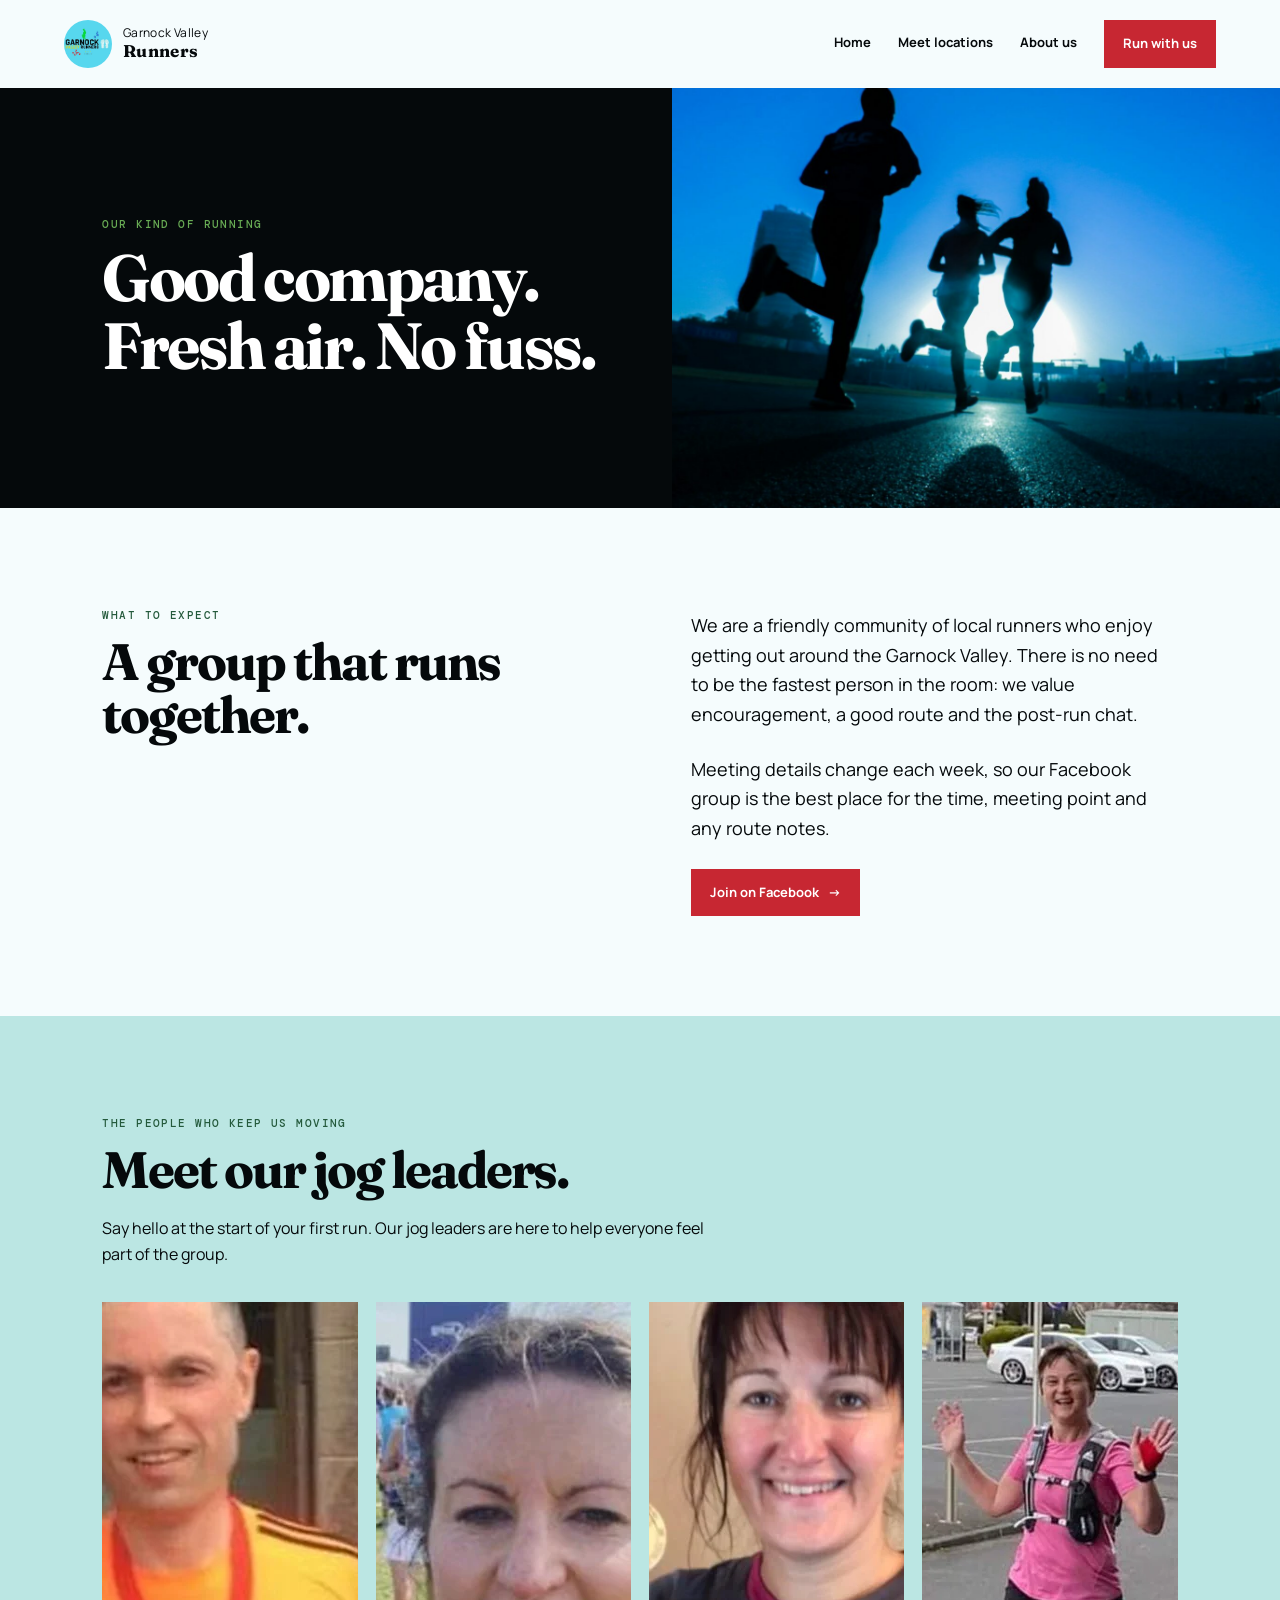
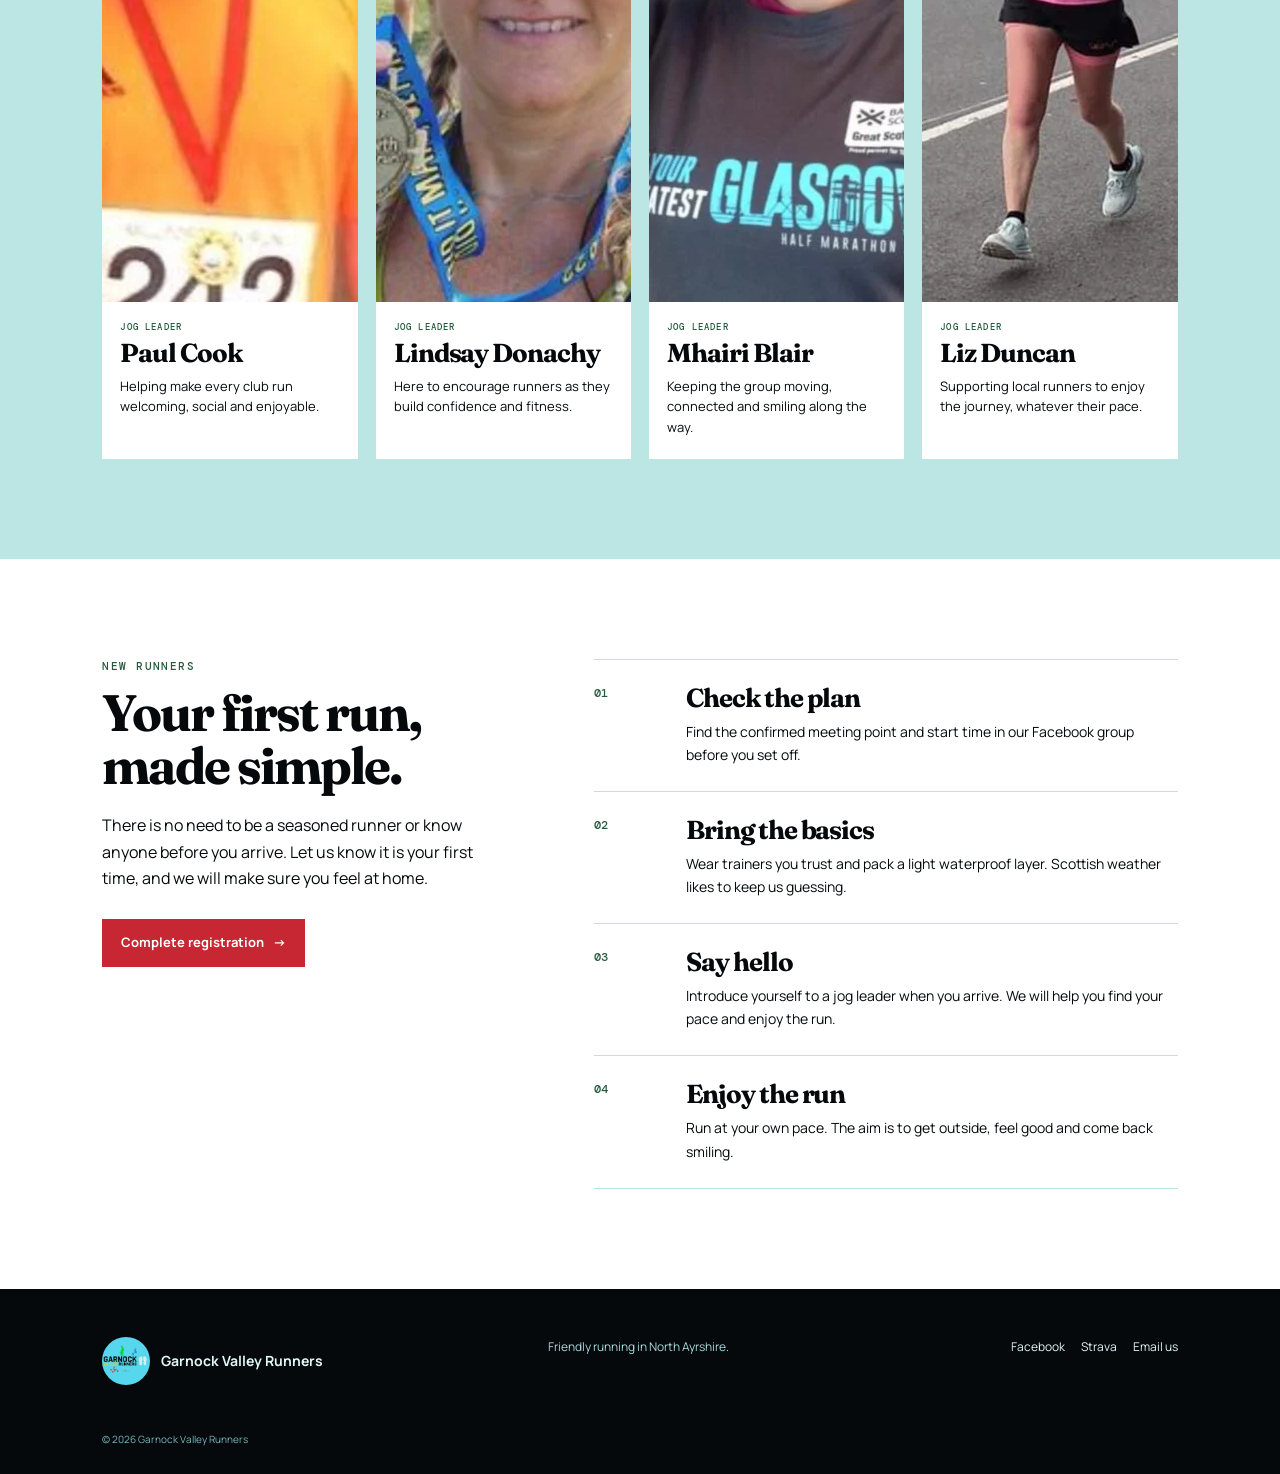
==== about.html @ 14f13d4b "Initial site setup" ====
<!doctype html>
<html lang="en-GB">
<head>
  <meta charset="utf-8">
  <meta name="viewport" content="width=device-width,initial-scale=1">
  <meta name="description" content="Learn about Garnock Valley Runners, a welcoming social running group in North Ayrshire.">
  <title>About Garnock Valley Runners</title>
  <meta property="og:title" content="Garnock Valley Runners">
  <meta property="og:description" content="Friendly, social running around the Garnock Valley.">
  <meta property="og:type" content="website">
  <link rel="stylesheet" href="assets/styles.css">
  <link rel="icon" href="assets/favicon.ico" sizes="any">
  <link rel="icon" href="assets/images/icon-512.png" type="image/png">
  <link rel="apple-touch-icon" href="assets/images/apple-touch-icon.png">
  <script type="application/ld+json">
    {"@context":"https://schema.org","@type":"SportsOrganization","name":"Garnock Valley Runners","description":"A friendly social running group in North Ayrshire.","url":"https://garnockvalleyrunners.github.io/","sameAs":["https://www.facebook.com/groups/1202153667183586/","https://www.strava.com/clubs/1098368"],"areaServed":["Beith","Dalry","Kilbirnie","Lochwinnoch"]}
  </script>
</head>

<body class="about-page">
  <a class="skip-link" href="#main">Skip to content</a>
  <header class="site-header">
    <a class="brand" href="index.html" aria-label="Garnock Valley Runners home"><span
        class="brand-mark">GVR</span><span>Garnock Valley<br><strong>Runners</strong></span></a>
    <button class="menu-button" aria-expanded="false" aria-controls="primary-nav">Menu</button>
    <nav id="primary-nav" aria-label="Primary navigation">
      <a href="index.html">Home</a><a href="locations.html">Meet locations</a><a class="active" href="about.html">About us</a><a class="nav-join" href="index.html#join">Run with us</a>
    </nav>
  </header>

  <main id="main">
    <section class="hero about-hero">
      <div class="hero-copy about-hero-copy">
        <p class="eyebrow">Our kind of running</p>
        <h1>Good company.<br>Fresh air. No fuss.</h1>
      </div>
      <div class="hero-art"><img class="banner-image" src="assets/images/running-banner-placeholder.jpg" alt=""></div>
    </section>

    <section class="section intro-grid">
      <div>
        <p class="eyebrow">What to expect</p>
        <h2>A group that runs together.</h2>
      </div>
      <div class="intro-copy">
        <p>We are a friendly community of local runners who enjoy getting out around the Garnock Valley. There is no need to be the fastest person in the room: we value encouragement, a good route and the post-run chat.</p>
        <p>Meeting details change each week, so our Facebook group is the best place for the time, meeting point and any route notes.</p>
        <a class="button" href="https://www.facebook.com/groups/1202153667183586/" target="_blank" rel="noopener noreferrer">Join on Facebook <span>→</span></a>
      </div>
    </section>

    <section class="section leaders">
      <div class="section-heading">
        <p class="eyebrow">The people who keep us moving</p>
        <h2>Meet our jog leaders.</h2>
        <p>Say hello at the start of your first run. Our jog leaders are here to help everyone feel part of the group.</p>
      </div>
      <div class="leader-grid">
        <article class="leader-card"><img src="assets/images/paul-cook.webp" alt="Paul Cook, Garnock Valley Runners jog leader" width="600" height="600">
          <div>
            <p class="eyebrow">Jog leader</p>
            <h3>Paul Cook</h3>
            <p>Helping make every club run welcoming, social and enjoyable.</p>
          </div>
        </article>
        <article class="leader-card"><img src="assets/images/lindsay-donachy.webp" alt="Lindsay Donachy, Garnock Valley Runners jog leader" width="600" height="600">
          <div>
            <p class="eyebrow">Jog leader</p>
            <h3>Lindsay Donachy</h3>
            <p>Here to encourage runners as they build confidence and fitness.</p>
          </div>
        </article>
        <article class="leader-card"><img src="assets/images/mhairi-blair.webp" alt="Mhairi Blair, Garnock Valley Runners jog leader" width="600" height="600">
          <div>
            <p class="eyebrow">Jog leader</p>
            <h3>Mhairi Blair</h3>
            <p>Keeping the group moving, connected and smiling along the way.</p>
          </div>
        </article>
        <article class="leader-card"><img src="assets/images/liz-duncan.webp" alt="Liz Duncan, Garnock Valley Runners jog leader" width="600" height="600">
          <div>
            <p class="eyebrow">Jog leader</p>
            <h3>Liz Duncan</h3>
            <p>Supporting local runners to enjoy the journey, whatever their pace.</p>
          </div>
        </article>
      </div>
    </section>

    <section class="section first-run">
      <div class="first-run-intro">
        <p class="eyebrow">New runners</p>
        <h2>Your first run,<br>made simple.</h2>
        <p>There is no need to be a seasoned runner or know anyone before you arrive. Let us know it is your first time, and we will make sure you feel at home.</p>
        <a class="button" href="https://form.jotform.com/garnockvalleyrunners/garnock-valley-runners-waiver" target="_blank" rel="noopener noreferrer">Complete registration <span>→</span></a>
      </div>
      <ol class="first-run-steps">
        <li><span>01</span><div><h3>Check the plan</h3><p>Find the confirmed meeting point and start time in our Facebook group before you set off.</p></div></li>
        <li><span>02</span><div><h3>Bring the basics</h3><p>Wear trainers you trust and pack a light waterproof layer. Scottish weather likes to keep us guessing.</p></div></li>
        <li><span>03</span><div><h3>Say hello</h3><p>Introduce yourself to a jog leader when you arrive. We will help you find your pace and enjoy the run.</p></div></li>
        <li><span>04</span><div><h3>Enjoy the run</h3><p>Run at your own pace. The aim is to get outside, feel good and come back smiling.</p></div></li>
      </ol>
    </section>
  </main>

  <footer>
    <div class="footer-brand"><span class="brand-mark">GVR</span><strong>Garnock Valley Runners</strong></div>
    <p>Friendly running in North Ayrshire.</p>
    <div class="footer-links">
      <a href="https://www.facebook.com/groups/1202153667183586/" target="_blank" rel="noopener noreferrer">Facebook</a>
      <a href="https://www.strava.com/clubs/1098368" target="_blank" rel="noopener noreferrer">Strava</a>
      <a href="mailto:garnockvalleyrunners@gmail.com">Email us</a>
    </div>
    <small>© <span data-year></span> Garnock Valley Runners</small>
  </footer>
  <script src="assets/site.js"></script>
</body>
</html>
---- assets/styles.css ----
@import url('https://fonts.googleapis.com/css2?family=DM+Mono:wght@400;500&family=Fraunces:opsz,wght@9..144,500;9..144,600;9..144,700&family=Manrope:wght@400;500;600;700&display=swap');

.brand-mark {
  display: block;
  width: 48px;
  height: 48px;
  border-radius: 50%;
  background: #56d7ed url("images/gvr-logo.webp") center/cover no-repeat;
  color: transparent;
  font-size: 0;
  flex: none;
}

:root {
  --ink: #05090b;
  --forest: #2c5a64;
  --moss: #68ab54;
  --cream: #f5fcfd;
  --sand: #bbe6e3;
  --coral: #e3373f;
  --white: #fff;
}

* {
  box-sizing: border-box;
}

html {
  scroll-behavior: smooth;
}

body {
  margin: 0;
  background: var(--cream);
  color: var(--ink);
  font: 16px/1.65 Manrope,Arial,sans-serif;
}

a {
  color: inherit;
  text-decoration: none;
}

.skip-link {
  position: absolute;
  left: -999px;
}

.skip-link:focus {
  left: 1rem;
  top: 1rem;
  z-index: 10;
  background: #fff;
  padding: .5rem;
}

.site-header {
  height: 88px;
  padding: 0 max(5vw,28px);
  display: flex;
  align-items: center;
  justify-content: space-between;
  background: var(--cream);
}

.brand {
  display: flex;
  gap: 11px;
  align-items: center;
  font-size: 12px;
  line-height: 1.22;
  letter-spacing: .03em;
}

.brand strong {
  font-family: Fraunces,serif;
  font-size: 17px;
}

.brand-logo {
  width: 48px;
  height: 48px;
  object-fit: cover;
  border-radius: 50%;
}

nav {
  display: flex;
  gap: 27px;
  align-items: center;
  font-size: 13px;
  font-weight: 700;
}

nav a:not(.nav-join) {
  border-bottom: 2px solid transparent;
  padding: 7px 0;
}

nav a:hover,nav .active {
  border-color: var(--coral);
}

.nav-join,.button {
  display: inline-flex;
  align-items: center;
  gap: 9px;
  border: 0;
  border-radius: 0;
  background: var(--coral);
  padding: 13px 19px;
  color: #fff;
  font-weight: 700;
  font-size: 13px;
  transition: transform .2s,background .2s;
}

.nav-join:hover,.button:hover {
  transform: translateY(-2px);
  background: #b71928;
}

.menu-button {
  display: none;
}

.hero {
  min-height: 548px;
  display: grid;
  grid-template-columns: 1.05fr .95fr;
  background: var(--ink);
  color: #fff;
}

.hero-copy {
  padding: 105px max(5vw,28px) 65px max(8vw,60px);
  align-self: center;
}

.eyebrow {
  margin: 0 0 13px;
  color: var(--moss);
  font: 500 11px "DM Mono",monospace;
  letter-spacing: .13em;
  text-transform: uppercase;
}

.hero h1,h2,h3 {
  font-family: Fraunces,Georgia,serif;
  line-height: 1.04;
  letter-spacing: -.04em;
}

.hero h1 {
  max-width: 620px;
  margin: 0;
  font-size: clamp(42px,5.1vw,73px);
}

.lead {
  max-width: 520px;
  margin: 23px 0 27px;
  font-size: 17px;
  color: #d9f5f5;
}

.actions {
  display: flex;
  align-items: center;
  gap: 24px;
  flex-wrap: wrap;
}

.text-link {
  font-size: 13px;
  font-weight: 700;
  border-bottom: 1px solid currentColor;
  padding-bottom: 2px;
}

.text-link span {
  color: var(--coral);
  font-size: 17px;
  padding-left: 5px;
}

.hero-art {
  position: relative;
  overflow: hidden;
  min-height: 420px;
  background: #56d7ed;
}

.hero-art p {
  position: absolute;
  top: 16%;
  left: 13%;
  z-index: 2;
  margin: 0;
  color: var(--ink);
  font: 600 clamp(30px,3.8vw,57px)/1 Fraunces,serif;
  letter-spacing: -.06em;
}

.sun {
  position: absolute;
  width: 180px;
  height: 180px;
  border-radius: 50%;
  background: #f5df00;
  top: 9%;
  right: 20%;
}

.hill {
  position: absolute;
  border-radius: 50% 50% 0 0;
}

.hill-one {
  width: 125%;
  height: 55%;
  background: #68ab54;
  bottom: -8%;
  left: -30%;
  transform: rotate(5deg);
}

.hill-two {
  width: 130%;
  height: 43%;
  background: #2c5a64;
  bottom: -15%;
  right: -48%;
  transform: rotate(-7deg);
}

.runner {
  z-index: 3;
  position: absolute;
  bottom: 20%;
  width: 13px;
  height: 46px;
  background: var(--ink);
  border-radius: 10px 10px 3px 3px;
  transform: rotate(17deg);
}

.runner:before {
  content: "";
  position: absolute;
  width: 17px;
  height: 17px;
  border-radius: 50%;
  background: var(--ink);
  top: -21px;
  left: -2px;
}

.runner:after {
  content: "";
  position: absolute;
  width: 50px;
  height: 6px;
  background: var(--ink);
  bottom: -5px;
  left: -26px;
  transform: rotate(-38deg);
  border-radius: 4px;
}

.runner-one {
  left: 48%;
}

.runner-two {
  left: 63%;
  bottom: 27%;
  transform: scale(.78) rotate(-10deg);
}

.section {
  padding: 100px max(8vw,60px);
}

.section h2 {
  font-size: clamp(34px,4vw,53px);
  margin: 0;
}

.next-run {
  background: var(--sand);
}

.section-heading {
  margin-bottom: 35px;
}

.update-card {
  position: relative;
  max-width: 1000px;
  padding: 50px 54px;
  background: var(--ink);
  color: #fff;
}

.update-card h3 {
  max-width: 670px;
  font-size: clamp(26px,3.3vw,42px);
  margin: 10px 0;
}

.update-card p {
  max-width: 650px;
  color: #d5f3ef;
}

.pulse {
  font: 11px "DM Mono",monospace;
  letter-spacing: .1em;
  text-transform: uppercase;
  color: #dcead6;
}

.pulse span {
  display: inline-block;
  width: 8px;
  height: 8px;
  margin-right: 7px;
  border-radius: 50%;
  background: var(--coral);
  box-shadow: 0 0 0 5px #ffffff16;
}

.button-light {
  background: var(--cream);
  color: var(--ink);
}

.button-light:hover {
  background: #fff;
  color: var(--ink);
}

.light {
  color: #fff;
}

.intro-grid {
  display: grid;
  grid-template-columns: 1fr 1fr;
  gap: 8vw;
}

.intro-copy {
  max-width: 530px;
  font-size: 18px;
}

.intro-copy p {
  margin-top: 3px;
  margin-bottom: 25px;
}

.row-heading {
  display: flex;
  justify-content: space-between;
  align-items: end;
}

.location-grid {
  display: grid;
  grid-template-columns: repeat(4,1fr);
  gap: 14px;
}

.location-card {
  min-height: 310px;
  padding: 23px;
  display: flex;
  flex-direction: column;
  color: #fff;
  background: var(--forest);
  transition: transform .2s;
}

.location-card:hover {
  transform: translateY(-5px);
}

.location-card span {
  font: 11px "DM Mono",monospace;
  color: #d9f5f5;
}

.location-card h3 {
  margin: auto 0 8px;
  font-size: 30px;
}

.location-card p {
  margin: 0;
  font-size: 12px;
  color: #dbe7db;
}

.location-card b {
  margin-top: 20px;
  font-size: 12px;
}

.location-card i {
  font-style: normal;
  color: #f5df00;
  padding-left: 5px;
}

.beith {
  background: #2c5a64;
}

.dalry {
  background: #378c9d;
}

.kilbirnie {
  background: #68ab54;
}

.lochwinnoch {
  background: #266c82;
}

.strava-callout {
  display: grid;
  grid-template-columns: 1fr 1fr;
  gap: 10vw;
  background: #56d7ed;
  color: var(--ink);
}

.strava-callout .eyebrow {
  color: #2c5a64;
}

.strava-callout p {
  max-width: 390px;
}

.strava-callout .button {
  margin-top: 17px;
  background: var(--ink);
}

.stat-stack {
  display: grid;
  align-content: center;
  border-top: 1px solid #05090b71;
}

.stat-stack div {
  display: flex;
  align-items: center;
  gap: 27px;
  padding: 18px 0;
  border-bottom: 1px solid #05090b71;
}

.stat-stack strong {
  font: 600 51px/1 Fraunces,serif;
}

.stat-stack span {
  font: 12px "DM Mono",monospace;
  text-transform: uppercase;
  line-height: 1.4;
}

.join {
  text-align: center;
  padding-bottom: 115px;
}

.join p:not(.eyebrow) {
  max-width: 530px;
  margin: 19px auto 27px;
}

.join .button {
  margin-top: 2px;
}

footer {
  padding: 48px max(8vw,60px) 27px;
  background: var(--ink);
  color: #e3f6f8;
  display: grid;
  grid-template-columns: 1.4fr 1fr 1fr;
  gap: 18px;
  font-size: 12px;
}

footer .footer-brand {
  display: flex;
  align-items: center;
  gap: 11px;
  font-size: 14px;
}

footer p {
  margin: 0;
  color: #a9d9dd;
}

.footer-links {
  display: flex;
  gap: 16px;
  justify-content: flex-end;
}

.footer-links a:hover {
  text-decoration: underline;
}

footer small {
  grid-column: 1/-1;
  padding-top: 28px;
  color: #78b6bd;
  font-size: 10px;
}

@media(max-width:760px) {
  .site-header {
    height: 72px;
  }

  .menu-button {
    display: block;
    border: 0;
    background: none;
    font: 700 13px Manrope;
    color: var(--ink);
  }

  nav {
    display: none;
    position: absolute;
    z-index: 5;
    left: 0;
    right: 0;
    top: 72px;
    padding: 20px 28px;
    flex-direction: column;
    align-items: stretch;
    background: var(--cream);
  }

  nav.open {
    display: flex;
  }

  .hero {
    grid-template-columns: 1fr;
  }

  .hero-copy {
    padding: 76px 28px 55px;
  }

  .hero-art {
    min-height: 300px;
  }

  .section {
    padding: 70px 28px;
  }

  .row-heading {
    align-items: start;
    gap: 20px;
    flex-direction: column;
  }

  .location-grid {
    grid-template-columns: 1fr 1fr;
  }

  .location-card {
    min-height: 230px;
  }

  .location-card h3 {
    font-size: 25px;
  }

  .intro-grid,.strava-callout {
    grid-template-columns: 1fr;
    gap: 40px;
  }

  .update-card {
    padding: 35px 28px;
  }

  .footer-links {
    justify-content: start;
  }

  footer {
    grid-template-columns: 1fr;
    gap: 13px;
  }

  .hero h1 {
    font-size: 48px;
  }
}

@media(max-width:430px) {
  .location-grid {
    grid-template-columns: 1fr;
  }

  .location-card {
    min-height: 190px;
  }

  .hero h1 {
    font-size: 42px;
  }
}

.route-gallery {
  background: var(--cream);
}

.route-gallery .section-heading>p:not(.eyebrow) {
  max-width: 620px;
  margin: 18px 0 0;
}

.route-grid {
  display: grid;
  grid-template-columns: repeat(3,1fr);
  gap: 18px;
}

.route-card {
  padding: 24px;
  background: #fff;
  border: 1px solid #b9e5e9;
  overflow: hidden;
}

.route-card h3 {
  margin: 3px 0 20px;
  font-size: 28px;
}

.route-number {
  margin: 0;
  color: #2c5a64;
  font: 10px "DM Mono",monospace;
  letter-spacing: .08em;
  text-transform: uppercase;
}

@media(max-width:960px) {
  .route-grid {
    grid-template-columns: 1fr;
  }
}

@media(max-width:760px) {
  .route-gallery {
    padding-top: 70px;
    padding-bottom: 70px;
  }
}

.leaders {
  background: var(--sand);
}

.leaders .section-heading>p:not(.eyebrow) {
  max-width: 610px;
  margin: 18px 0 0;
}

.leader-grid {
  display: grid;
  grid-template-columns: repeat(4,1fr);
  gap: 18px;
}

.leader-card {
  background: #fff;
}

.leader-card img {
  display: block;
  width: 100%;
  aspect-ratio: 1;
  object-fit: cover;
}

.leader-card>div {
  padding: 19px 18px 22px;
}

.leader-card .eyebrow {
  margin-bottom: 7px;
  color: #2c5a64;
  font-size: 9px;
}

.leader-card h3 {
  margin: 0;
  font-size: 26px;
}

.leader-card p:last-child {
  margin: 9px 0 0;
  font-size: 13px;
  line-height: 1.55;
}

@media(max-width:960px) {
  .leader-grid {
    grid-template-columns: repeat(2,1fr);
  }
}

@media(max-width:500px) {
  .leader-grid {
    grid-template-columns: 1fr;
  }
}

.nav-join,.button {
  background: #c72732;
}

.nav-join:hover,.button:hover {
  background: #a71e27;
}

.button-light {
  background: #f5fcfd;
  color: #05090b;
}

.button-light:hover {
  background: #fff;
  color: #05090b;
}

.section .eyebrow,.leader-card .eyebrow {
  color: #245a3c;
}

.strava-callout .eyebrow {
  color: #245a3c;
}

.dalry {
  background: #276a78;
}

.location-card,.location-card span,.location-card p,.location-card i {
  color: #fff;
}

.kilbirnie,.kilbirnie span,.kilbirnie p,.kilbirnie i {
  color: var(--ink);
}

.hero-art {
  background: #2c5a64;
}

.banner-image {
  width: 100%;
  height: 100%;
  display: block;
  object-fit: cover;
}

.text-link:hover {
  border-bottom-color: transparent;
}

.kilbirnie {
  background: #3d7939;
}

.kilbirnie,.kilbirnie span,.kilbirnie p,.kilbirnie i {
  color: #fff;
}

.locations-intro {
  padding-bottom: 45px;
}

.page-title {
  margin: 0;
  font-family: Fraunces,serif;
  font-size: clamp(42px,6vw,76px);
  line-height: 1.02;
  letter-spacing: -.05em;
}

.locations-lead {
  max-width: 650px;
  color: var(--ink);
}

.locations-grid-section {
  padding-top: 25px;
}

.join-actions {
  justify-content: center;
}

.about-hero {
  min-height: 390px;
}

.about-hero-copy {
  padding-top: 65px;
  padding-bottom: 65px;
}

.first-run {
  display: grid;
  grid-template-columns: .8fr 1.2fr;
  gap: 8vw;
  align-items: start;
  background: #fff;
}

.first-run-intro>p:not(.eyebrow) {
  max-width: 410px;
  margin: 20px 0 28px;
}

.first-run-steps {
  margin: 0;
  padding: 0;
  list-style: none;
  border-top: 1px solid #b9e5e9;
}

.first-run-steps li {
  display: grid;
  grid-template-columns: 72px 1fr;
  gap: 20px;
  padding: 25px 0;
  border-bottom: 1px solid #b9e5e9;
}

.first-run-steps>li>span {
  color: #245a3c;
  font: 500 12px "DM Mono",monospace;
}

.first-run-steps h3 {
  margin: 0;
  font-size: 26px;
}

.first-run-steps p {
  max-width: 480px;
  margin: 8px 0 0;
  font-size: 14px;
}

@media(max-width:760px) {
  .first-run {
    grid-template-columns: 1fr;
    gap: 42px;
  }

  .first-run-steps li {
    grid-template-columns: 48px 1fr;
    gap: 14px;
  }
}

.meeting-point {
  display: grid;
  grid-template-columns: minmax(260px, .8fr) minmax(300px, 1.2fr);
  gap: 7vw;
  align-items: center;
  background: #fff;
}

.meeting-point .section-heading {
  margin: 0;
}

.meeting-point .section-heading>p:not(.eyebrow) {
  max-width: 480px;
  margin: 18px 0 23px;
}

.meeting-links {
  display: flex;
  flex-wrap: wrap;
  gap: 20px;
}

.what3words-link {
  margin-left: 20px;
}

.what3words-prefix {
  padding-left: 0;
  color: var(--coral);
}

.meeting-map {
  width: 100%;
  min-height: 390px;
  border: 0;
}

@media(max-width:760px) {
  .meeting-point {
    grid-template-columns: 1fr;
    gap: 32px;
  }

  .meeting-map {
    min-height: 320px;
  }
}
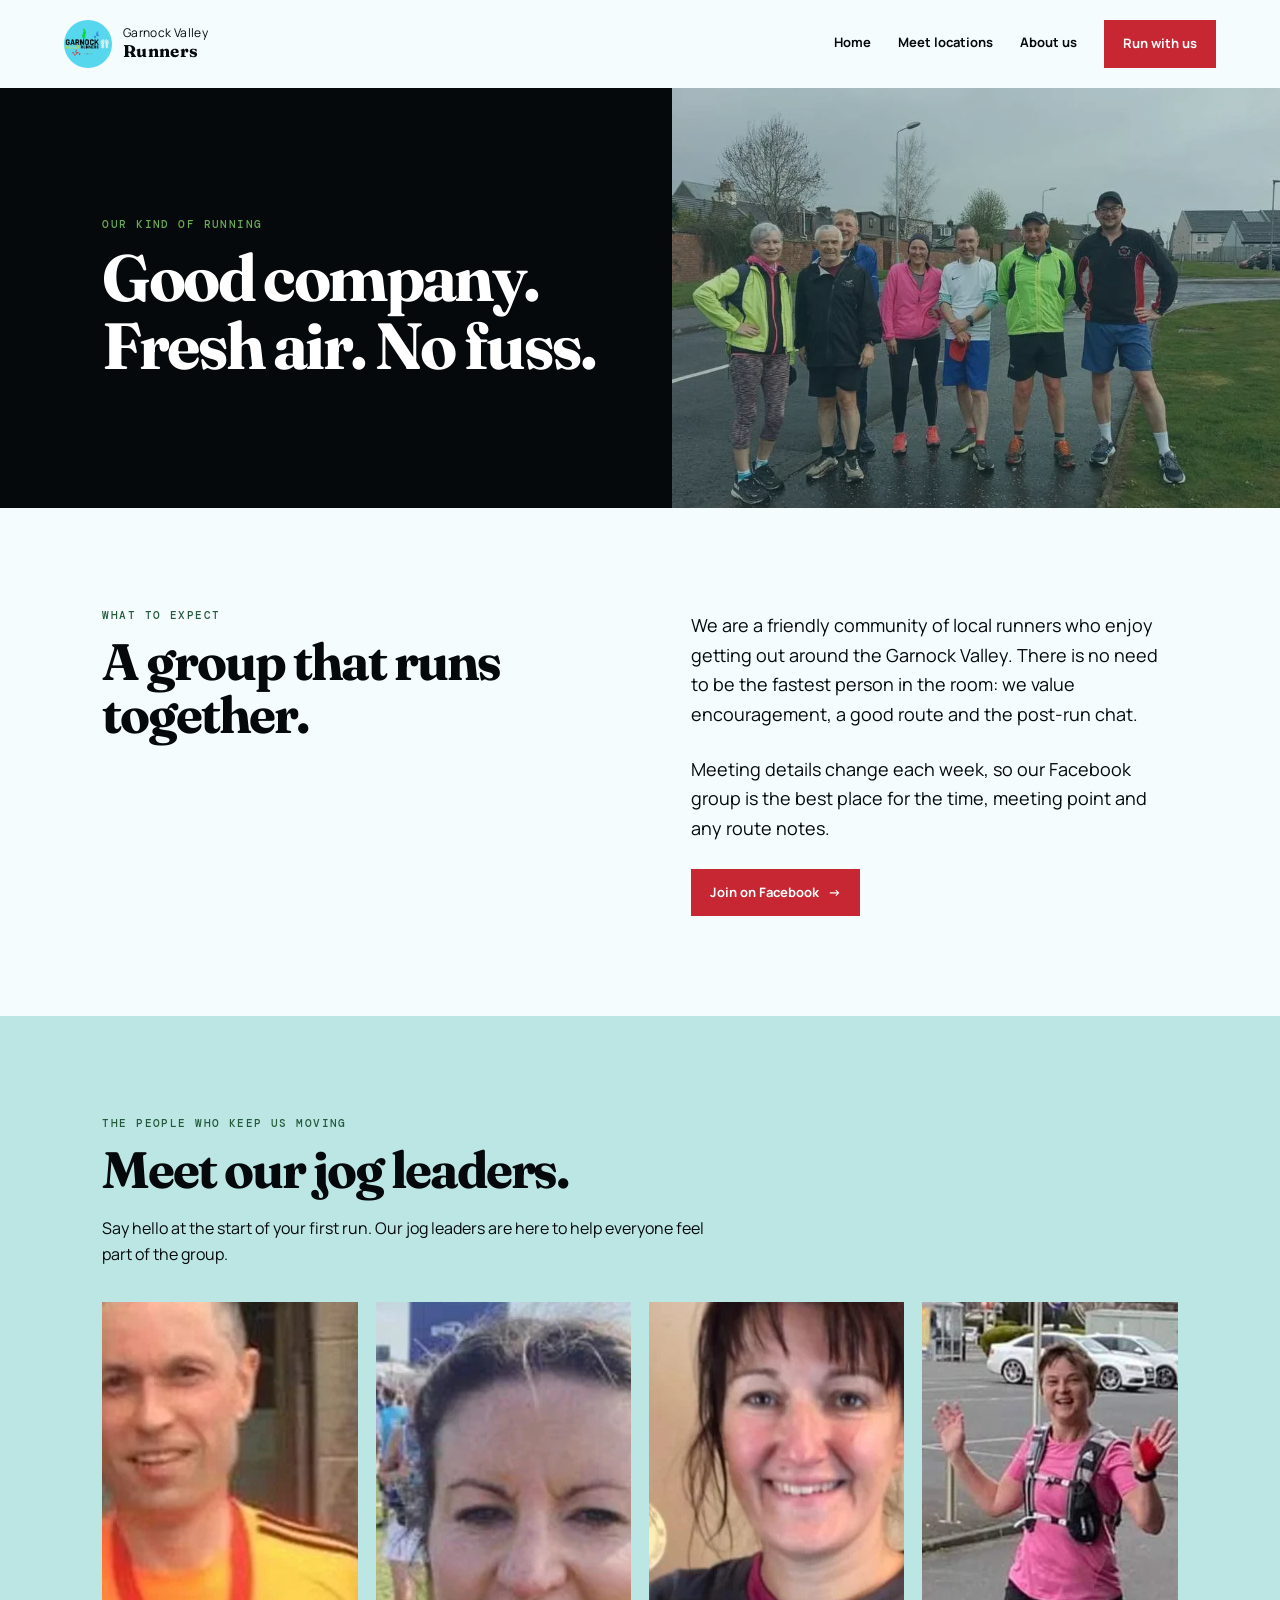
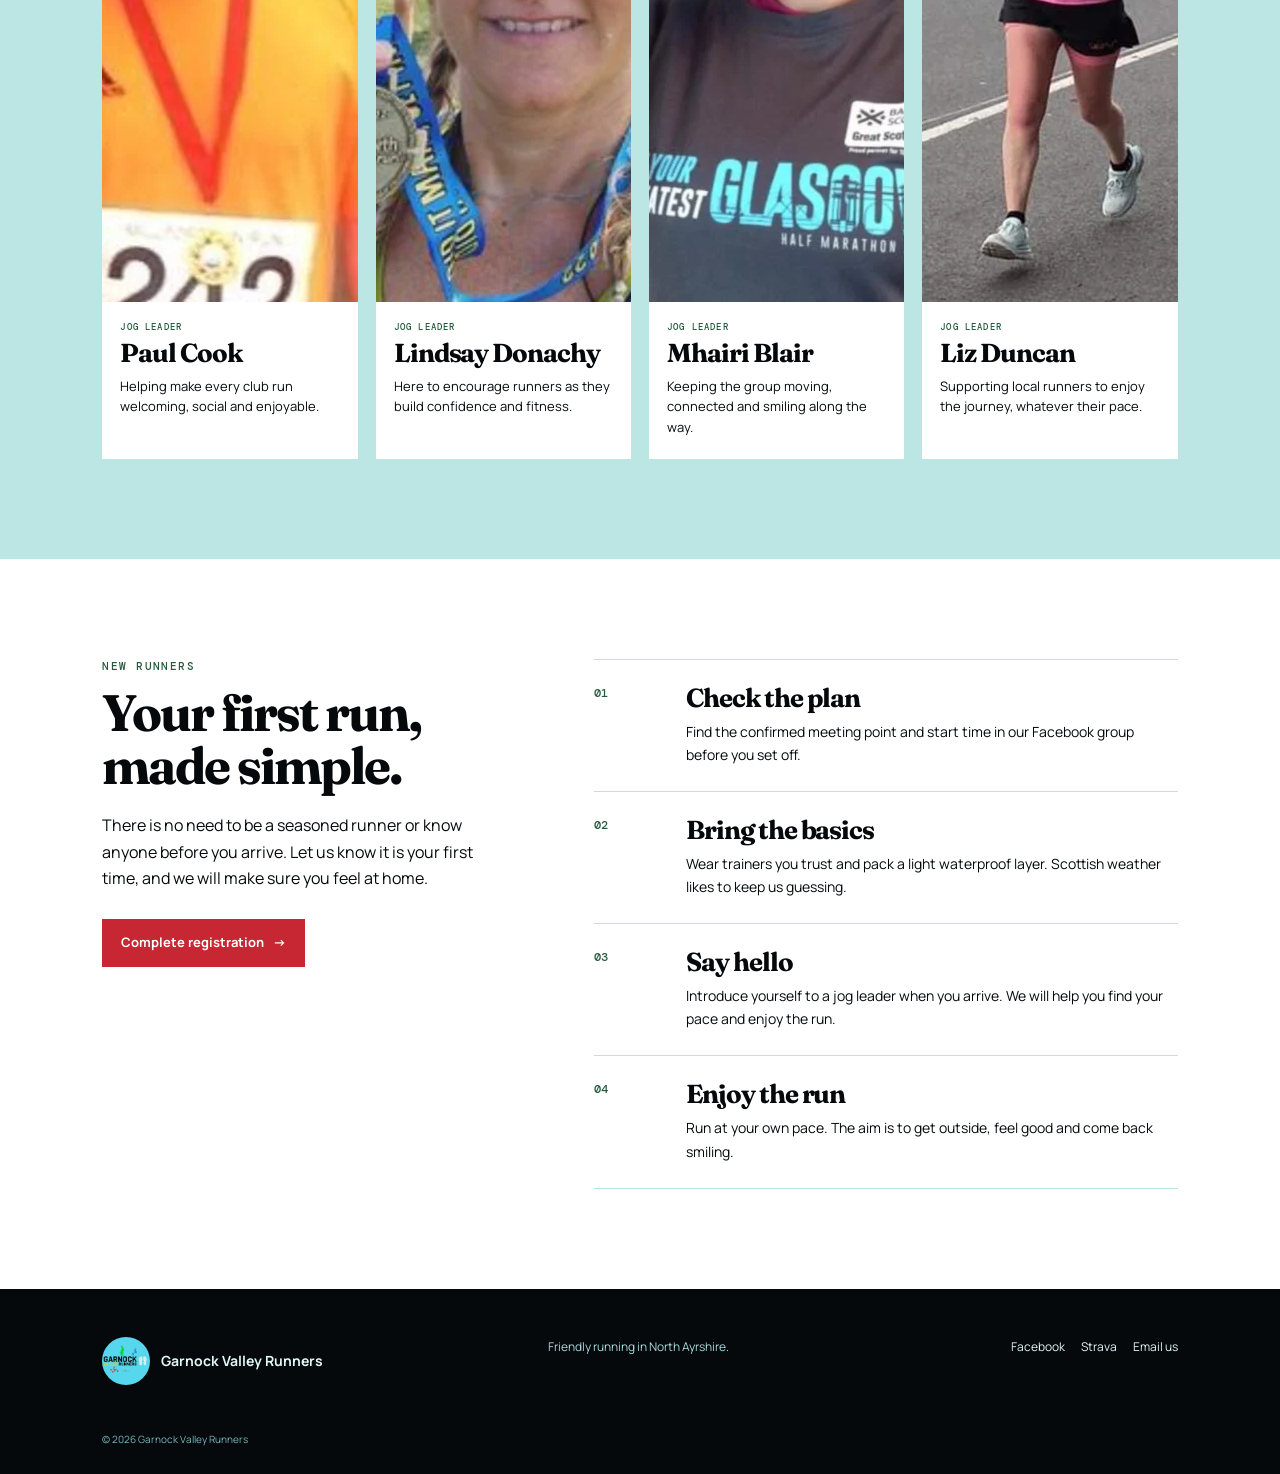
==== commit bdcf8f96: "GVR Images" ====
--- a/about.html
+++ b/about.html
@@ -5,18 +5,19 @@
   <meta name="viewport" content="width=device-width,initial-scale=1">
   <meta name="description" content="Learn about Garnock Valley Runners, a welcoming social running group in North Ayrshire.">
   <title>About Garnock Valley Runners</title>
-  <meta property="og:title" content="Garnock Valley Runners">
-  <meta property="og:description" content="Friendly, social running around the Garnock Valley.">
+  <link rel="canonical" href="https://g-v-r.github.io/about.html">
+  <meta property="og:title" content="About Garnock Valley Runners">
+  <meta property="og:description" content="Learn about Garnock Valley Runners, a welcoming social running group in North Ayrshire.">
   <meta property="og:type" content="website">
+  <meta property="og:url" content="https://g-v-r.github.io/about.html">
   <link rel="stylesheet" href="assets/styles.css">
   <link rel="icon" href="assets/favicon.ico" sizes="any">
   <link rel="icon" href="assets/images/icon-512.png" type="image/png">
   <link rel="apple-touch-icon" href="assets/images/apple-touch-icon.png">
   <script type="application/ld+json">
-    {"@context":"https://schema.org","@type":"SportsOrganization","name":"Garnock Valley Runners","description":"A friendly social running group in North Ayrshire.","url":"https://garnockvalleyrunners.github.io/","sameAs":["https://www.facebook.com/groups/1202153667183586/","https://www.strava.com/clubs/1098368"],"areaServed":["Beith","Dalry","Kilbirnie","Lochwinnoch"]}
+    {"@context":"https://schema.org","@type":"SportsOrganization","name":"Garnock Valley Runners","description":"A friendly social running group in North Ayrshire.","url":"https://g-v-r.github.io/","sameAs":["https://www.facebook.com/groups/1202153667183586/","https://www.strava.com/clubs/1098368"],"areaServed":["Beith","Dalry","Kilbirnie","Lochwinnoch"]}
   </script>
 </head>
-
 <body class="about-page">
   <a class="skip-link" href="#main">Skip to content</a>
   <header class="site-header">
@@ -34,7 +35,7 @@
         <p class="eyebrow">Our kind of running</p>
         <h1>Good company.<br>Fresh air. No fuss.</h1>
       </div>
-      <div class="hero-art"><img class="banner-image" src="assets/images/running-banner-placeholder.jpg" alt=""></div>
+      <div class="hero-art"><img class="banner-image" src="assets/images/gvr-group-6.webp" alt=""></div>
     </section>
 
     <section class="section intro-grid">
--- a/assets/styles.css
+++ b/assets/styles.css
@@ -780,12 +780,23 @@
 }
 
 .banner-image {
+  position: relative;
+  z-index: 0;
   width: 100%;
   height: 100%;
   display: block;
   object-fit: cover;
 }
 
+.hero-art:has(.banner-image)::after {
+  position: absolute;
+  z-index: 1;
+  inset: 0;
+  background: color-mix(in srgb, var(--forest) 32%, transparent);
+  content: "";
+  pointer-events: none;
+}
+
 .text-link:hover {
   border-bottom-color: transparent;
 }
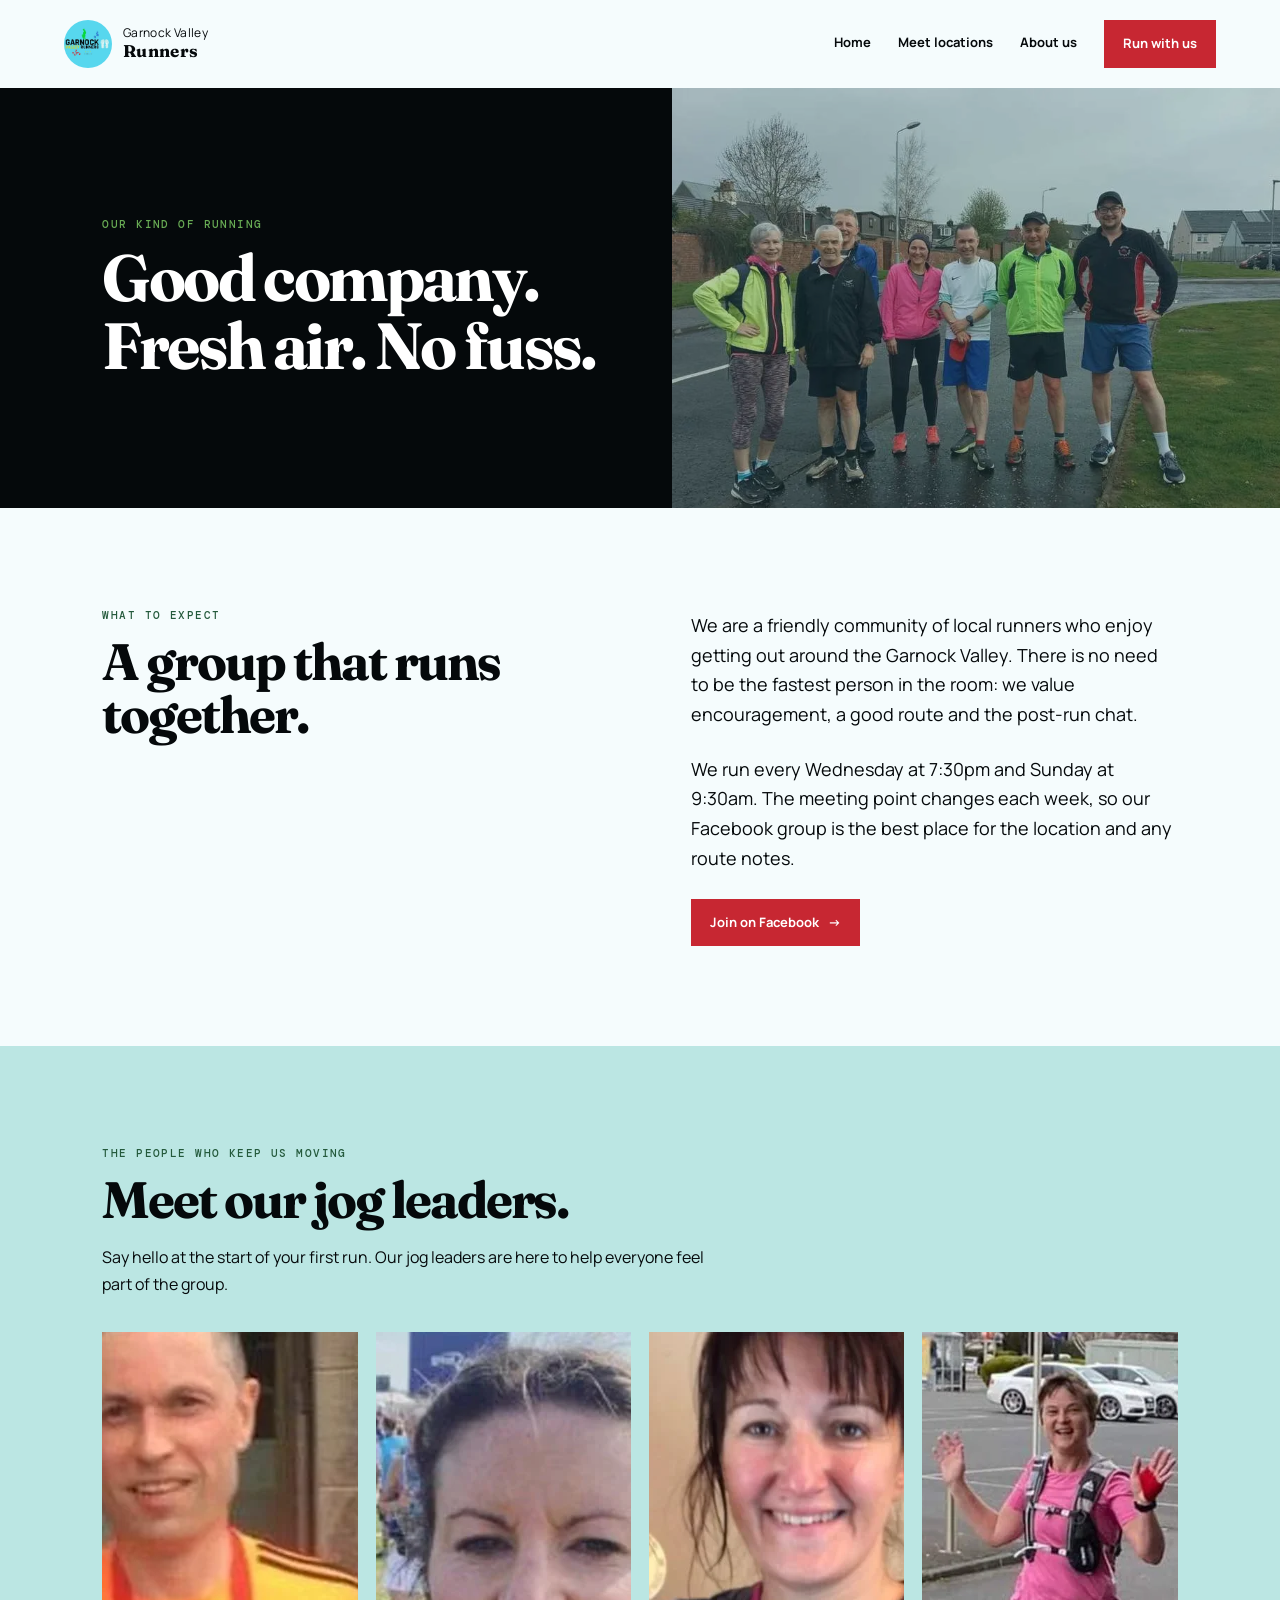
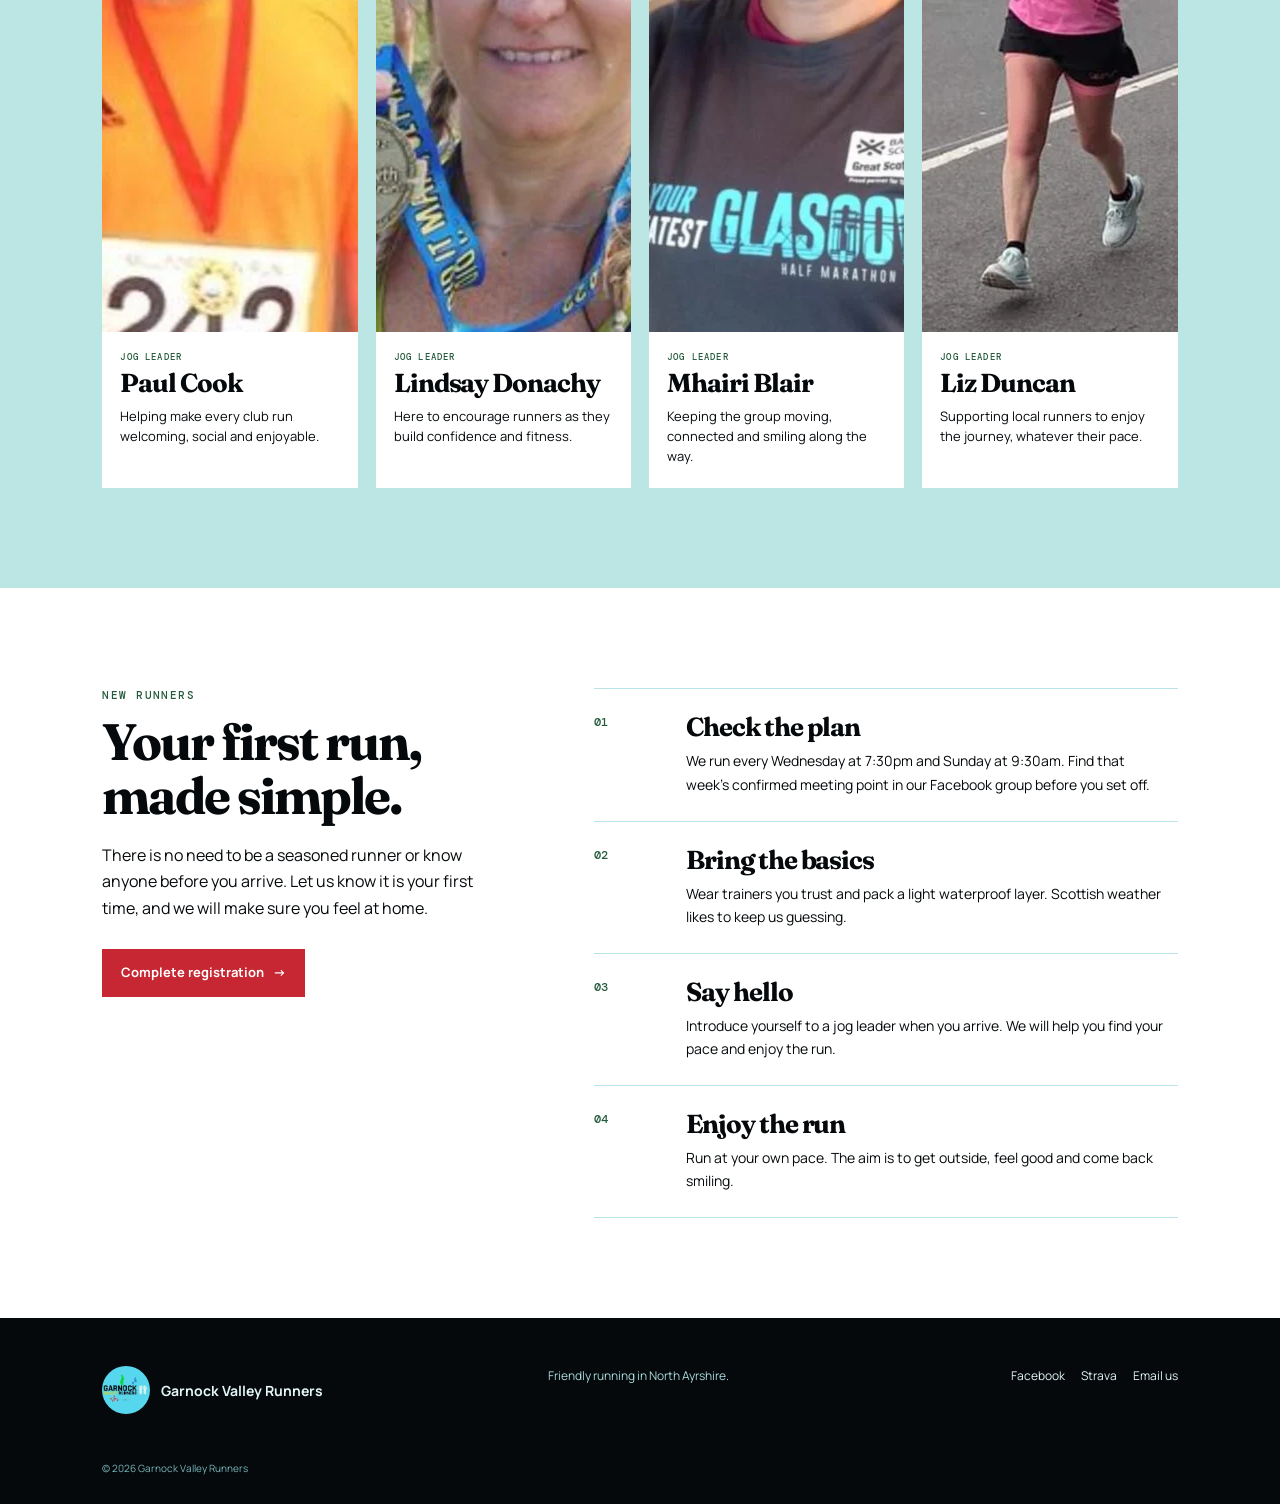
==== commit 06e9c968: "Adding day/time info" ====
--- a/about.html
+++ b/about.html
@@ -45,7 +45,7 @@
       </div>
       <div class="intro-copy">
         <p>We are a friendly community of local runners who enjoy getting out around the Garnock Valley. There is no need to be the fastest person in the room: we value encouragement, a good route and the post-run chat.</p>
-        <p>Meeting details change each week, so our Facebook group is the best place for the time, meeting point and any route notes.</p>
+        <p>We run every Wednesday at 7:30pm and Sunday at 9:30am. The meeting point changes each week, so our Facebook group is the best place for the location and any route notes.</p>
         <a class="button" href="https://www.facebook.com/groups/1202153667183586/" target="_blank" rel="noopener noreferrer">Join on Facebook <span>→</span></a>
       </div>
     </section>
@@ -96,7 +96,7 @@
         <a class="button" href="https://form.jotform.com/garnockvalleyrunners/garnock-valley-runners-waiver" target="_blank" rel="noopener noreferrer">Complete registration <span>→</span></a>
       </div>
       <ol class="first-run-steps">
-        <li><span>01</span><div><h3>Check the plan</h3><p>Find the confirmed meeting point and start time in our Facebook group before you set off.</p></div></li>
+        <li><span>01</span><div><h3>Check the plan</h3><p>We run every Wednesday at 7:30pm and Sunday at 9:30am. Find that week's confirmed meeting point in our Facebook group before you set off.</p></div></li>
         <li><span>02</span><div><h3>Bring the basics</h3><p>Wear trainers you trust and pack a light waterproof layer. Scottish weather likes to keep us guessing.</p></div></li>
         <li><span>03</span><div><h3>Say hello</h3><p>Introduce yourself to a jog leader when you arrive. We will help you find your pace and enjoy the run.</p></div></li>
         <li><span>04</span><div><h3>Enjoy the run</h3><p>Run at your own pace. The aim is to get outside, feel good and come back smiling.</p></div></li>
--- a/assets/styles.css
+++ b/assets/styles.css
@@ -315,6 +315,33 @@
   color: #d5f3ef;
 }
 
+.schedule-list {
+  display: flex;
+  flex-wrap: wrap;
+  gap: 14px 30px;
+  margin: 26px 0 34px;
+  padding: 0;
+  list-style: none;
+}
+
+.schedule-list li {
+  display: flex;
+  align-items: baseline;
+  gap: 10px;
+  padding: 12px 22px;
+  background: #ffffff14;
+  border-radius: 999px;
+}
+
+.schedule-list strong {
+  font-size: 15px;
+}
+
+.schedule-list span {
+  font: 13px "DM Mono",monospace;
+  color: #d5f3ef;
+}
+
 .pulse {
   font: 11px "DM Mono",monospace;
   letter-spacing: .1em;
